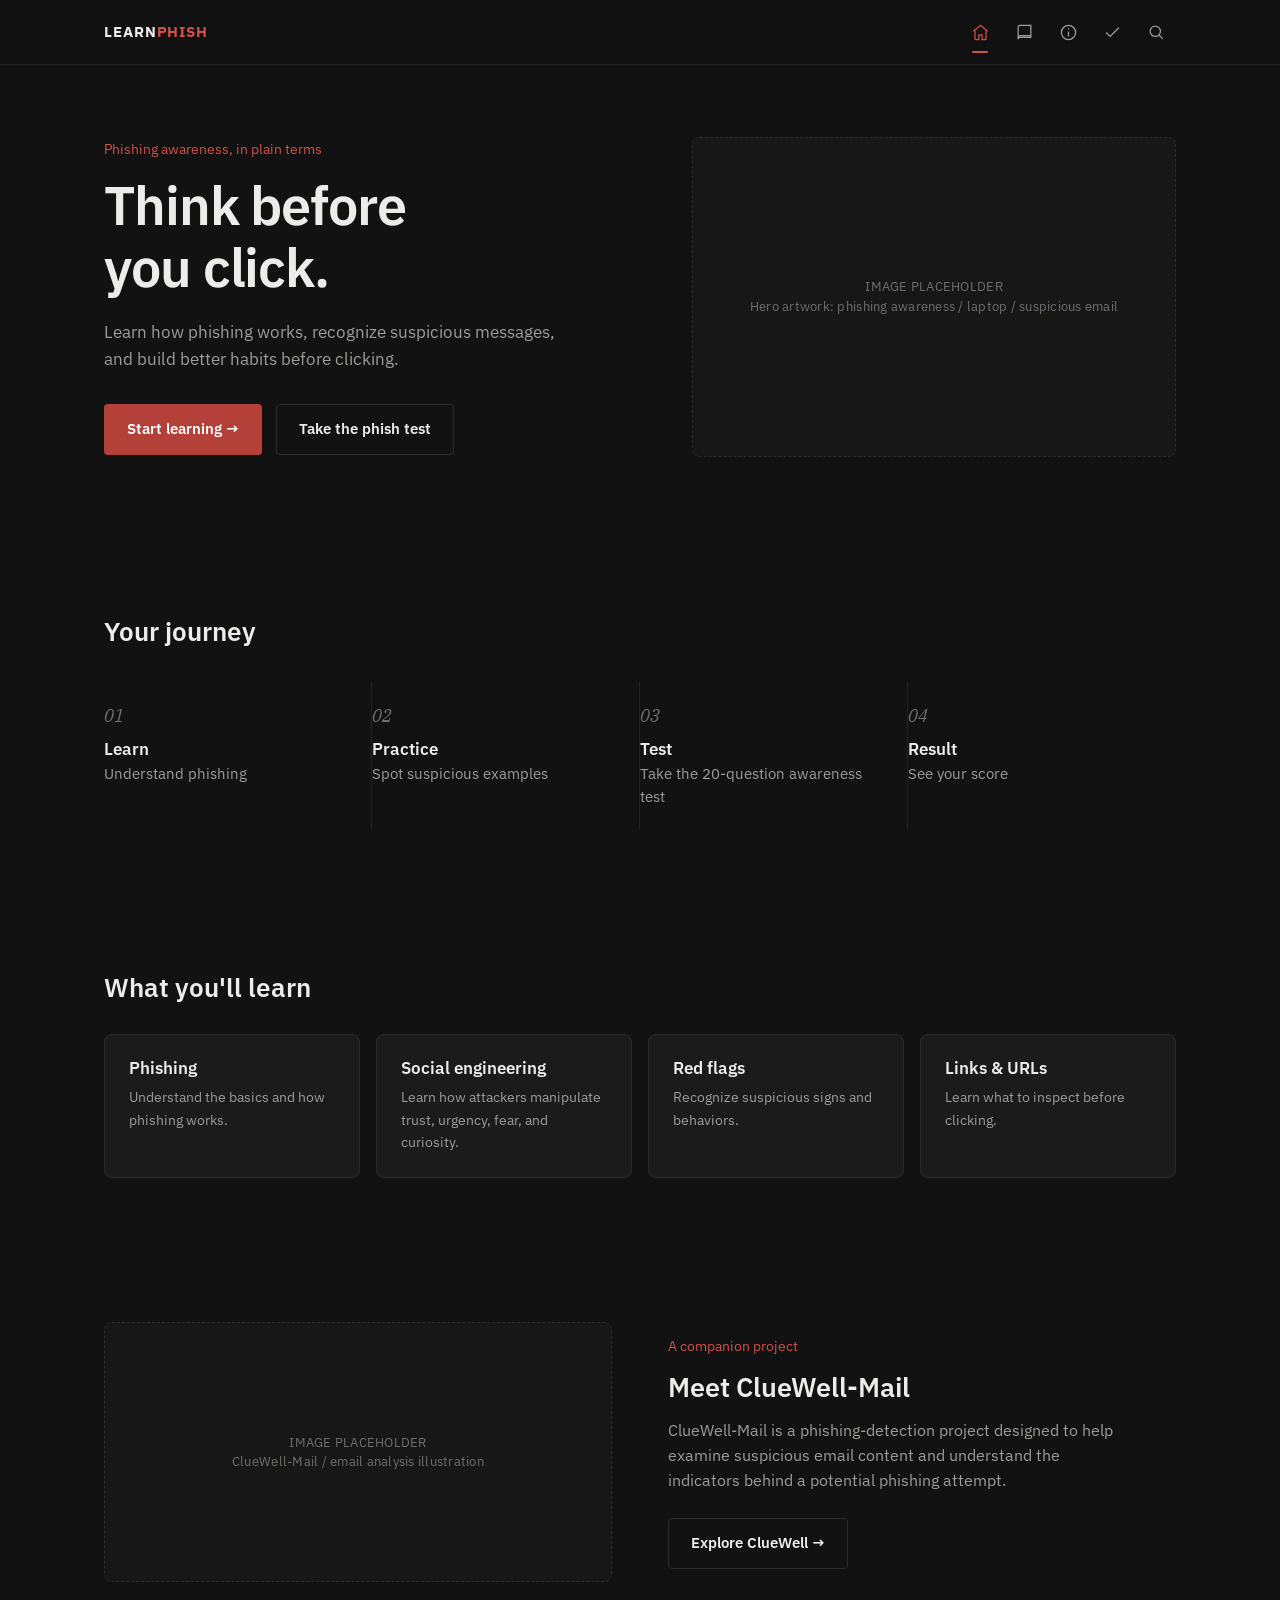
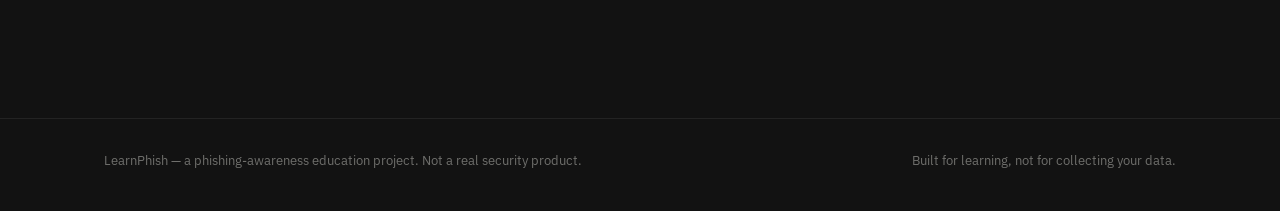
==== index.html @ 50224b03 "LearnPhish for CodeAlpha Phishing Awareness" ====
<!DOCTYPE html>
<html lang="en">
<head>
<meta charset="UTF-8">
<meta name="viewport" content="width=device-width, initial-scale=1.0">
<title>Home · LearnPhish</title>
<link rel="preconnect" href="https://fonts.googleapis.com">
<link href="https://fonts.googleapis.com/css2?family=IBM+Plex+Sans:wght@400;500;600;700&family=IBM+Plex+Serif:ital@0;1&display=swap" rel="stylesheet">
<link rel="stylesheet" href="css/index.css">

</head>
<body>
<nav class="site-nav" aria-label="Primary"><div class="wrap"><a href="index.html" class="brand">LEARN<span>PHISH</span></a><div class="nav-icons"><a href="index.html" class="active" aria-label="Home"><svg viewBox="0 0 24 24"><path d="M3 10.5 12 3l9 7.5"/><path d="M5 9.5V20a1 1 0 0 0 1 1h4v-6h4v6h4a1 1 0 0 0 1-1V9.5"/></svg><span class="tip">Home</span></a><a href="learn.html" class="" aria-label="Learn"><svg viewBox="0 0 24 24"><path d="M4 5.5A2.5 2.5 0 0 1 6.5 3H20v15H6.5A2.5 2.5 0 0 0 4 20.5V5.5Z"/><path d="M4 18.5A2.5 2.5 0 0 1 6.5 16H20"/></svg><span class="tip">Learn</span></a><a href="about.html" class="" aria-label="About"><svg viewBox="0 0 24 24"><circle cx="12" cy="12" r="9"/><path d="M12 11v6"/><circle cx="12" cy="7.5" r="0.9" fill="currentColor" stroke="none"/></svg><span class="tip">About</span></a><a href="test.html" class="" aria-label="Phish Test"><svg viewBox="0 0 24 24"><path d="m4 12 5 5L20 6"/></svg><span class="tip">Phish Test</span></a><a href="cluewell.html" class="" aria-label="ClueWell-Mail"><svg viewBox="0 0 24 24"><circle cx="10.5" cy="10.5" r="6.5"/><path d="m20 20-4.8-4.8"/></svg><span class="tip">ClueWell-Mail</span></a></div></div></nav>

<header class="hero">
  <div class="wrap hero-grid">
    <div class="hero-copy">
      <p class="eyebrow">Phishing awareness, in plain terms</p>
      <h1>Think before<br>you click.</h1>
      <p class="hero-sub">Learn how phishing works, recognize suspicious messages, and build better habits before clicking.</p>
      <div class="hero-actions">
        <a href="learn.html" class="btn btn-primary">Start learning →</a>
        <a href="test.html" class="btn btn-ghost">Take the phish test</a>
      </div>
    </div>
    <div class="hero-visual">
      <div class="image-placeholder">
        IMAGE PLACEHOLDER<br>Hero artwork: phishing awareness / laptop / suspicious email
      </div>
      <!-- Replace with custom phishing-awareness hero artwork -->
    </div>
  </div>
</header>

<section class="journey" aria-labelledby="journey-heading">
  <div class="wrap">
    <h2 id="journey-heading">Your journey</h2>
    <ol class="journey-steps">
      <li>
        <span class="step-num">01</span>
        <div><h3>Learn</h3><p>Understand phishing</p></div>
      </li>
      <li>
        <span class="step-num">02</span>
        <div><h3>Practice</h3><p>Spot suspicious examples</p></div>
      </li>
      <li>
        <span class="step-num">03</span>
        <div><h3>Test</h3><p>Take the 20-question awareness test</p></div>
      </li>
      <li>
        <span class="step-num">04</span>
        <div><h3>Result</h3><p>See your score</p></div>
      </li>
    </ol>
  </div>
</section>

<section class="learn-cards" aria-labelledby="learn-heading">
  <div class="wrap">
    <h2 id="learn-heading">What you'll learn</h2>
    <div class="card-grid">
      <a class="card" href="topic-phishing.html">
        <h3>Phishing</h3>
        <p>Understand the basics and how phishing works.</p>
      </a>
      <a class="card" href="topic-social-engineering.html">
        <h3>Social engineering</h3>
        <p>Learn how attackers manipulate trust, urgency, fear, and curiosity.</p>
      </a>
      <a class="card" href="topic-red-flags.html">
        <h3>Red flags</h3>
        <p>Recognize suspicious signs and behaviors.</p>
      </a>
      <a class="card" href="topic-urls.html">
        <h3>Links &amp; URLs</h3>
        <p>Learn what to inspect before clicking.</p>
      </a>
    </div>
  </div>
</section>

<section class="cluewell-feature" aria-labelledby="cluewell-heading">
  <div class="wrap cluewell-grid">
    <div class="image-placeholder">
      IMAGE PLACEHOLDER<br>ClueWell-Mail / email analysis illustration
    </div>
    <!-- Replace with ClueWell-Mail illustration -->
    <div>
      <p class="eyebrow">A companion project</p>
      <h2 id="cluewell-heading">Meet ClueWell-Mail</h2>
      <p class="cluewell-copy">ClueWell-Mail is a phishing-detection project designed to help examine suspicious email content and understand the indicators behind a potential phishing attempt.</p>
      <a href="cluewell.html" class="btn btn-ghost">Explore ClueWell →</a>
    </div>
  </div>
</section>

<footer class="site-footer"><div class="wrap"><p>LearnPhish — a phishing-awareness education project. Not a real security product.</p><p>Built for learning, not for collecting your data.</p></div></footer>
<script src="js/index.js"></script>
</body>
</html>
---- css/index.css ----
@import url("_base.css");

.hero{padding:72px 0 88px;}
.hero-grid{display:grid; grid-template-columns:1.1fr 1fr; gap:56px; align-items:center;}
.eyebrow{color:var(--accent-strong); font-size:0.85rem; margin-bottom:14px;}
.hero h1{font-size:3.4rem; letter-spacing:-0.02em; margin-bottom:20px;}
.hero-sub{color:var(--text-muted); font-size:1.08rem; max-width:46ch; margin-bottom:32px;}
.hero-actions{display:flex; gap:14px; flex-wrap:wrap;}
.hero-visual .image-placeholder{min-height:320px;}

.journey{padding:72px 0;}
.journey h2{font-size:1.6rem; margin-bottom:36px;}
.journey-steps{list-style:none; margin:0; padding:0; display:grid; grid-template-columns:repeat(4,1fr); gap:0;}
.journey-steps li{
  display:flex; flex-direction:column; gap:10px;
  padding:20px 24px 20px 0; border-right:1px solid var(--border-soft);
}
.journey-steps li:last-child{border-right:none;}
.step-num{font-family:var(--font-serif); font-style:italic; color:var(--text-faint); font-size:1.1rem;}
.journey-steps h3{font-size:1.05rem; margin-bottom:4px;}
.journey-steps p{color:var(--text-muted); font-size:0.92rem;}

.learn-cards{padding:72px 0;}
.learn-cards h2{font-size:1.6rem; margin-bottom:32px;}
.card-grid{display:grid; grid-template-columns:repeat(4,1fr); gap:16px;}
.card h3{font-size:1.05rem; margin-bottom:8px;}
.card p{color:var(--text-muted); font-size:0.9rem;}

.cluewell-feature{padding:72px 0 40px;}
.cluewell-grid{display:grid; grid-template-columns:1fr 1fr; gap:56px; align-items:center;}
.cluewell-grid .image-placeholder{min-height:260px;}
.cluewell-feature h2{font-size:1.7rem; margin:10px 0 16px;}
.cluewell-copy{color:var(--text-muted); max-width:46ch; margin-bottom:26px;}

@media (max-width:900px){
  .hero-grid, .cluewell-grid{grid-template-columns:1fr; gap:32px;}
  .hero h1{font-size:2.5rem;}
  .journey-steps, .card-grid{grid-template-columns:repeat(2,1fr);}
  .journey-steps li{border-right:none; border-bottom:1px solid var(--border-soft);}
}
@media (max-width:520px){
  .journey-steps, .card-grid{grid-template-columns:1fr;}
}
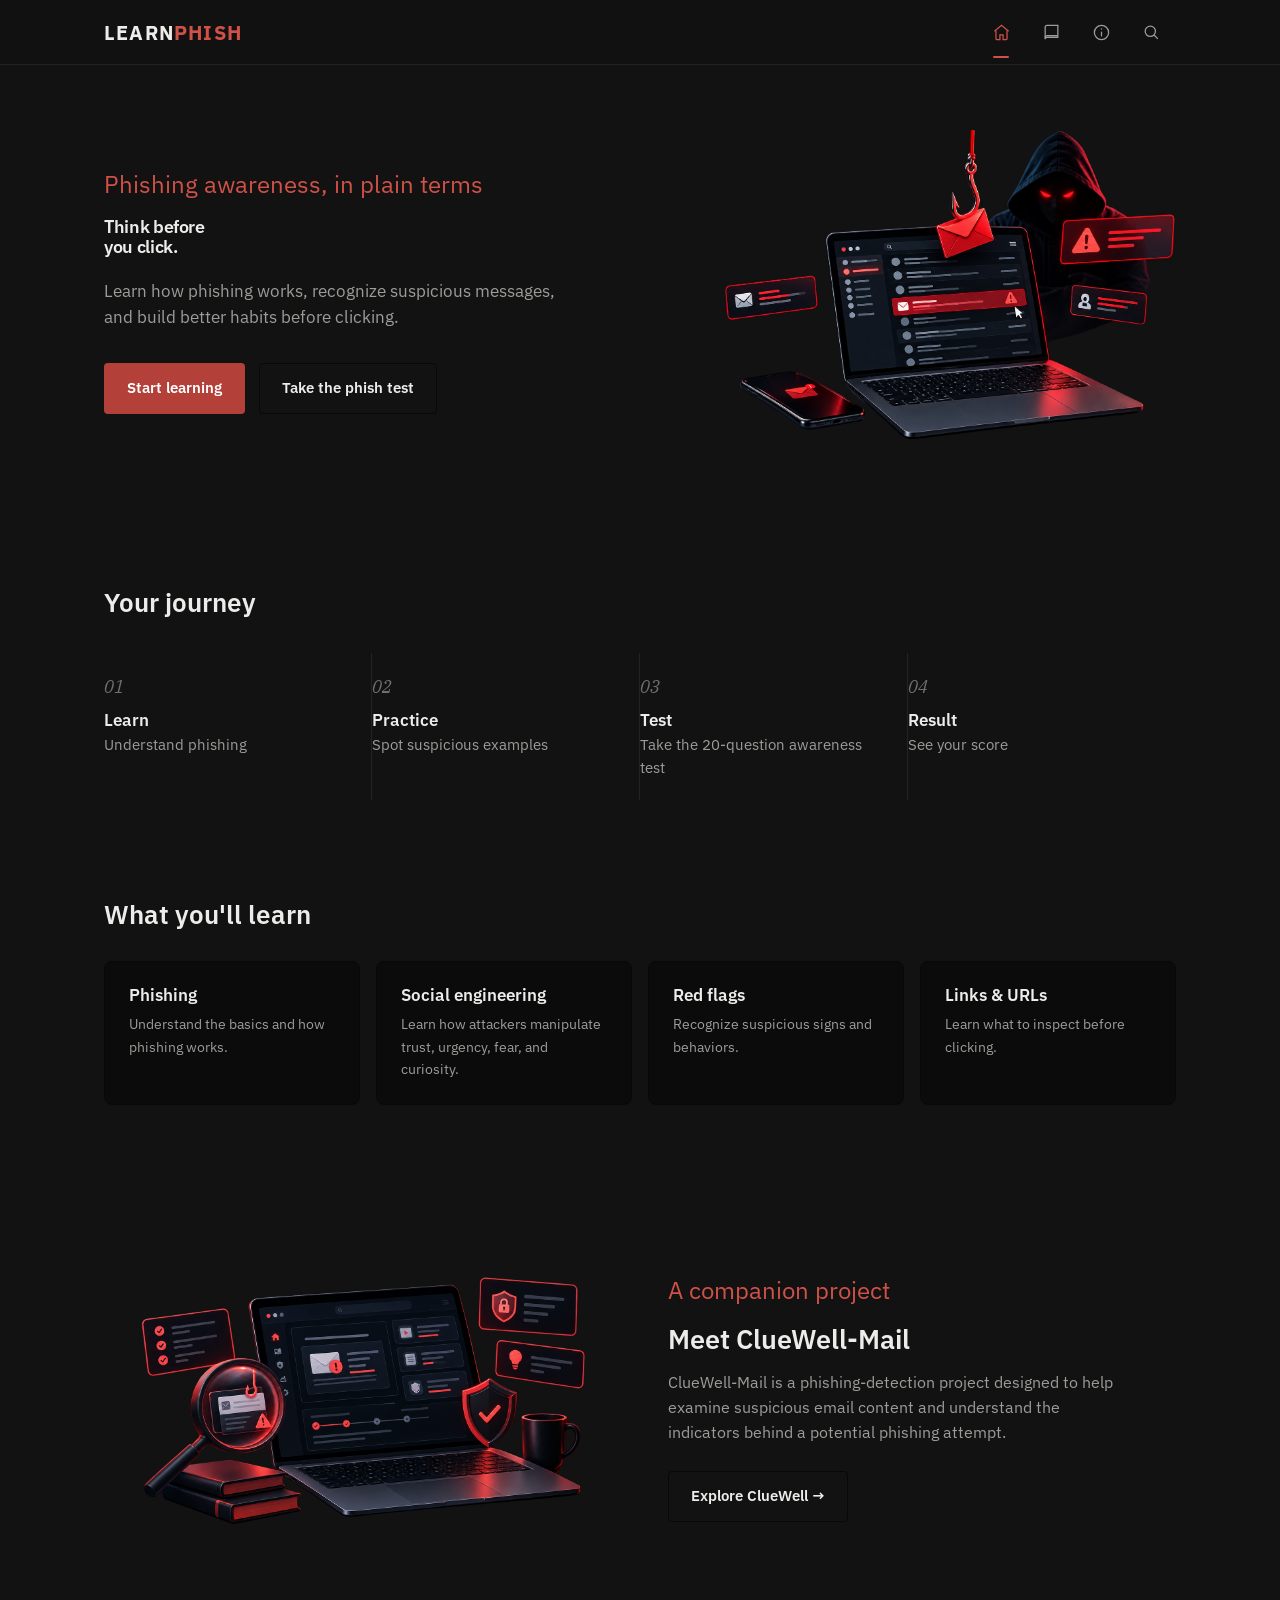
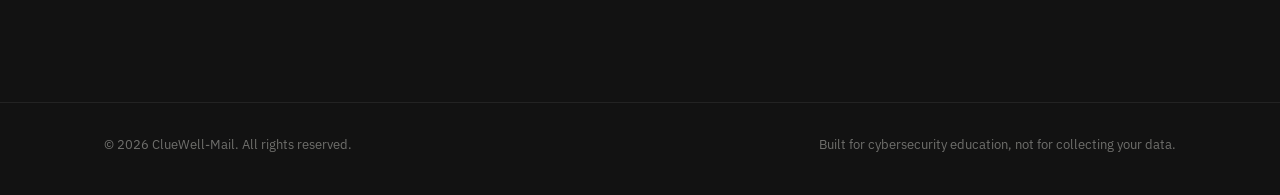
==== commit 0f227e2c: "Improving all over text test etc and imprvoing UI to make web more efficient" ====
--- a/index.html
+++ b/index.html
@@ -10,25 +10,43 @@
 
 </head>
 <body>
-<nav class="site-nav" aria-label="Primary"><div class="wrap"><a href="index.html" class="brand">LEARN<span>PHISH</span></a><div class="nav-icons"><a href="index.html" class="active" aria-label="Home"><svg viewBox="0 0 24 24"><path d="M3 10.5 12 3l9 7.5"/><path d="M5 9.5V20a1 1 0 0 0 1 1h4v-6h4v6h4a1 1 0 0 0 1-1V9.5"/></svg><span class="tip">Home</span></a><a href="learn.html" class="" aria-label="Learn"><svg viewBox="0 0 24 24"><path d="M4 5.5A2.5 2.5 0 0 1 6.5 3H20v15H6.5A2.5 2.5 0 0 0 4 20.5V5.5Z"/><path d="M4 18.5A2.5 2.5 0 0 1 6.5 16H20"/></svg><span class="tip">Learn</span></a><a href="about.html" class="" aria-label="About"><svg viewBox="0 0 24 24"><circle cx="12" cy="12" r="9"/><path d="M12 11v6"/><circle cx="12" cy="7.5" r="0.9" fill="currentColor" stroke="none"/></svg><span class="tip">About</span></a><a href="test.html" class="" aria-label="Phish Test"><svg viewBox="0 0 24 24"><path d="m4 12 5 5L20 6"/></svg><span class="tip">Phish Test</span></a><a href="cluewell.html" class="" aria-label="ClueWell-Mail"><svg viewBox="0 0 24 24"><circle cx="10.5" cy="10.5" r="6.5"/><path d="m20 20-4.8-4.8"/></svg><span class="tip">ClueWell-Mail</span></a></div></div></nav>
-
+<nav class="site-nav" aria-label="Primary">
+  <div class="wrap"><a href="index.html" class="brand">LEARN<span>PHISH</span></a><div class="nav-icons"><a href="index.html" class="active" aria-label="Home"><svg viewBox="0 0 24 24"><path d="M3 10.5 12 3l9 7.5"/><path d="M5 9.5V20a1 1 0 0 0 1 1h4v-6h4v6h4a1 1 0 0 0 1-1V9.5"/></svg><span class="tip">Home</span></a><a href="learn.html" class="" aria-label="Learn"><svg viewBox="0 0 24 24"><path d="M4 5.5A2.5 2.5 0 0 1 6.5 3H20v15H6.5A2.5 2.5 0 0 0 4 20.5V5.5Z"/><path d="M4 18.5A2.5 2.5 0 0 1 6.5 16H20"/></svg><span class="tip">Learn</span></a><a href="about.html" class="" aria-label="About"><svg viewBox="0 0 24 24"><circle cx="12" cy="12" r="9"/><path d="M12 11v6"/><circle cx="12" cy="7.5" r="0.9" fill="currentColor" stroke="none"/></svg><span class="tip">About</span></a><a href="cluewell.html" class="" aria-label="ClueWell-Mail"><svg viewBox="0 0 24 24"><circle cx="10.5" cy="10.5" r="6.5"/><path d="m20 20-4.8-4.8"/></svg><span class="tip">ClueWell-Mail</span></a></div></div></nav>
 <header class="hero">
   <div class="wrap hero-grid">
+
     <div class="hero-copy">
       <p class="eyebrow">Phishing awareness, in plain terms</p>
-      <h1>Think before<br>you click.</h1>
-      <p class="hero-sub">Learn how phishing works, recognize suspicious messages, and build better habits before clicking.</p>
+
+      <h1>
+        Think before<br>
+        you click.
+      </h1>
+
+      <p class="hero-sub">
+        Learn how phishing works, recognize suspicious messages,
+        and build better habits before clicking.
+      </p>
+
       <div class="hero-actions">
-        <a href="learn.html" class="btn btn-primary">Start learning →</a>
-        <a href="test.html" class="btn btn-ghost">Take the phish test</a>
+        <a href="learn.html" class="btn btn-primary">
+          Start learning
+        </a>
+
+        <a href="test.html" class="btn btn-ghost">
+          Take the phish test
+        </a>
       </div>
     </div>
+
     <div class="hero-visual">
-      <div class="image-placeholder">
-        IMAGE PLACEHOLDER<br>Hero artwork: phishing awareness / laptop / suspicious email
-      </div>
-      <!-- Replace with custom phishing-awareness hero artwork -->
+      <img
+        src="assets/images/hero-phishing.png"
+        alt="Phishing awareness and suspicious email illustration"
+        class="hero-image"
+      >
     </div>
+
   </div>
 </header>
 
@@ -82,20 +100,39 @@
 
 <section class="cluewell-feature" aria-labelledby="cluewell-heading">
   <div class="wrap cluewell-grid">
-    <div class="image-placeholder">
-      IMAGE PLACEHOLDER<br>ClueWell-Mail / email analysis illustration
+
+    <div class="cluewell-visual">
+      <img
+        src="assets/images/cluewell-mail.png"
+        alt="ClueWell-Mail email analysis illustration"
+        class="cluewell-logo"
+      >
     </div>
-    <!-- Replace with ClueWell-Mail illustration -->
+
     <div>
       <p class="eyebrow">A companion project</p>
+
       <h2 id="cluewell-heading">Meet ClueWell-Mail</h2>
-      <p class="cluewell-copy">ClueWell-Mail is a phishing-detection project designed to help examine suspicious email content and understand the indicators behind a potential phishing attempt.</p>
-      <a href="cluewell.html" class="btn btn-ghost">Explore ClueWell →</a>
+
+      <p class="cluewell-copy">
+        ClueWell-Mail is a phishing-detection project designed to help examine
+        suspicious email content and understand the indicators behind a
+        potential phishing attempt.
+      </p>
+
+      <a
+        href="https://cluewell-mail.netlify.app/"
+        class="btn btn-ghost"
+        target="_blank"
+        rel="noopener noreferrer"
+      >
+        Explore ClueWell →
+      </a>
     </div>
+
   </div>
 </section>
-
-<footer class="site-footer"><div class="wrap"><p>LearnPhish — a phishing-awareness education project. Not a real security product.</p><p>Built for learning, not for collecting your data.</p></div></footer>
+<footer class="site-footer"><div class="wrap"><p>© 2026 ClueWell-Mail. All rights reserved.</p><p>Built for cybersecurity education, not for collecting your data.</p></div></footer>
 <script src="js/index.js"></script>
 </body>
 </html>
--- a/css/index.css
+++ b/css/index.css
@@ -1,43 +1,195 @@
 @import url("_base.css");
 
-.hero{padding:72px 0 88px;}
-.hero-grid{display:grid; grid-template-columns:1.1fr 1fr; gap:56px; align-items:center;}
-.eyebrow{color:var(--accent-strong); font-size:0.85rem; margin-bottom:14px;}
-.hero h1{font-size:3.4rem; letter-spacing:-0.02em; margin-bottom:20px;}
-.hero-sub{color:var(--text-muted); font-size:1.08rem; max-width:46ch; margin-bottom:32px;}
-.hero-actions{display:flex; gap:14px; flex-wrap:wrap;}
-.hero-visual .image-placeholder{min-height:320px;}
+.hero {
+  padding: 65px 0 88px;
+}
 
-.journey{padding:72px 0;}
-.journey h2{font-size:1.6rem; margin-bottom:36px;}
-.journey-steps{list-style:none; margin:0; padding:0; display:grid; grid-template-columns:repeat(4,1fr); gap:0;}
-.journey-steps li{
-  display:flex; flex-direction:column; gap:10px;
-  padding:20px 24px 20px 0; border-right:1px solid var(--border-soft);
+.hero-grid {
+  display: grid;
+  grid-template-columns: 1.1fr 1fr;
+  gap: 56px;
+  align-items: center;
 }
-.journey-steps li:last-child{border-right:none;}
-.step-num{font-family:var(--font-serif); font-style:italic; color:var(--text-faint); font-size:1.1rem;}
-.journey-steps h3{font-size:1.05rem; margin-bottom:4px;}
-.journey-steps p{color:var(--text-muted); font-size:0.92rem;}
 
-.learn-cards{padding:72px 0;}
-.learn-cards h2{font-size:1.6rem; margin-bottom:32px;}
-.card-grid{display:grid; grid-template-columns:repeat(4,1fr); gap:16px;}
-.card h3{font-size:1.05rem; margin-bottom:8px;}
-.card p{color:var(--text-muted); font-size:0.9rem;}
+.eyebrow {
+  color: var(--accent-strong);
+  font-size: 1.50rem;
+  margin-bottom: 14px;
+}
 
-.cluewell-feature{padding:72px 0 40px;}
-.cluewell-grid{display:grid; grid-template-columns:1fr 1fr; gap:56px; align-items:center;}
-.cluewell-grid .image-placeholder{min-height:260px;}
-.cluewell-feature h2{font-size:1.7rem; margin:10px 0 16px;}
-.cluewell-copy{color:var(--text-muted); max-width:46ch; margin-bottom:26px;}
+.hero h1 {
+  font-size: 1.1rem;
+  letter-spacing: -0.02em;
+  margin-bottom: 20px;
+}
 
-@media (max-width:900px){
-  .hero-grid, .cluewell-grid{grid-template-columns:1fr; gap:32px;}
-  .hero h1{font-size:2.5rem;}
-  .journey-steps, .card-grid{grid-template-columns:repeat(2,1fr);}
-  .journey-steps li{border-right:none; border-bottom:1px solid var(--border-soft);}
+.hero-sub {
+  color: var(--text-muted);
+  font-size: 1.08rem;
+  max-width: 46ch;
+  margin-bottom: 32px;
 }
-@media (max-width:520px){
-  .journey-steps, .card-grid{grid-template-columns:1fr;}
+
+.hero-actions {
+  display: flex;
+  gap: 14px;
+  flex-wrap: wrap;
 }
+
+/* Hero artwork */
+.hero-visual {
+  width: 100%;
+  min-height: 320px;
+  display: flex;
+  align-items: center;
+  justify-content: center;
+  overflow: hidden;
+  border-radius: 16px;
+}
+
+.hero-image {
+  width: 100%;
+  height: 320px;
+  display: block;
+  object-fit: cover;
+  object-position: center;
+  border-radius: 16px;
+}
+
+/* Remove placeholder styling from hero */
+.hero-visual .image-placeholder {
+  display: none;
+}
+
+.journey {
+  padding: 50px 0;
+}
+
+.journey h2 {
+  font-size: 1.6rem;
+  margin-bottom: 36px;
+}
+
+.journey-steps {
+  list-style: none;
+  margin: 0;
+  padding: 0;
+  display: grid;
+  grid-template-columns: repeat(4, 1fr);
+  gap: 0;
+}
+
+.journey-steps li {
+  display: flex;
+  flex-direction: column;
+  gap: 10px;
+  padding: 20px 24px 20px 0;
+  border-right: 1px solid var(--border-soft);
+}
+
+.journey-steps li:last-child {
+  border-right: none;
+}
+
+.step-num {
+  font-family: var(--font-serif);
+  font-style: italic;
+  color: var(--text-faint);
+  font-size: 1.1rem;
+}
+
+.journey-steps h3 {
+  font-size: 1.05rem;
+  margin-bottom: 4px;
+}
+
+.journey-steps p {
+  color: var(--text-muted);
+  font-size: 0.92rem;
+}
+
+.learn-cards {
+  padding: 50px 0;
+}
+
+.learn-cards h2 {
+  font-size: 1.6rem;
+  margin-bottom: 32px;
+}
+
+.card-grid {
+  display: grid;
+  grid-template-columns: repeat(4, 1fr);
+  gap: 16px;
+}
+
+.card h3 {
+  font-size: 1.05rem;
+  margin-bottom: 8px;
+}
+
+.card p {
+  color: var(--text-muted);
+  font-size: 0.9rem;
+}
+
+.cluewell-feature {
+  padding: 72px 0 40px;
+}
+
+.cluewell-grid {
+  display: grid;
+  grid-template-columns: 1fr 1fr;
+  gap: 56px;
+  align-items: center;
+}
+
+.cluewell-grid .image-placeholder {
+  min-height: 260px;
+}
+
+.cluewell-feature h2 {
+  font-size: 1.7rem;
+  margin: 10px 0 16px;
+}
+
+.cluewell-copy {
+  color: var(--text-muted);
+  max-width: 46ch;
+  margin-bottom: 26px;
+}
+
+@media (max-width: 900px) {
+
+  .hero-grid,
+  .cluewell-grid {
+    grid-template-columns: 1fr;
+    gap: 32px;
+  }
+
+  .hero h1 {
+    font-size: 2.5rem;
+  }
+
+  .journey-steps,
+  .card-grid {
+    grid-template-columns: repeat(2, 1fr);
+  }
+
+  .journey-steps li {
+    border-right: none;
+    border-bottom: 1px solid var(--border-soft);
+  }
+}
+
+@media (max-width: 520px) {
+
+  .journey-steps,
+  .card-grid {
+    grid-template-columns: 1fr;
+  }
+
+  .hero-image {
+    height: auto;
+  }
+}
